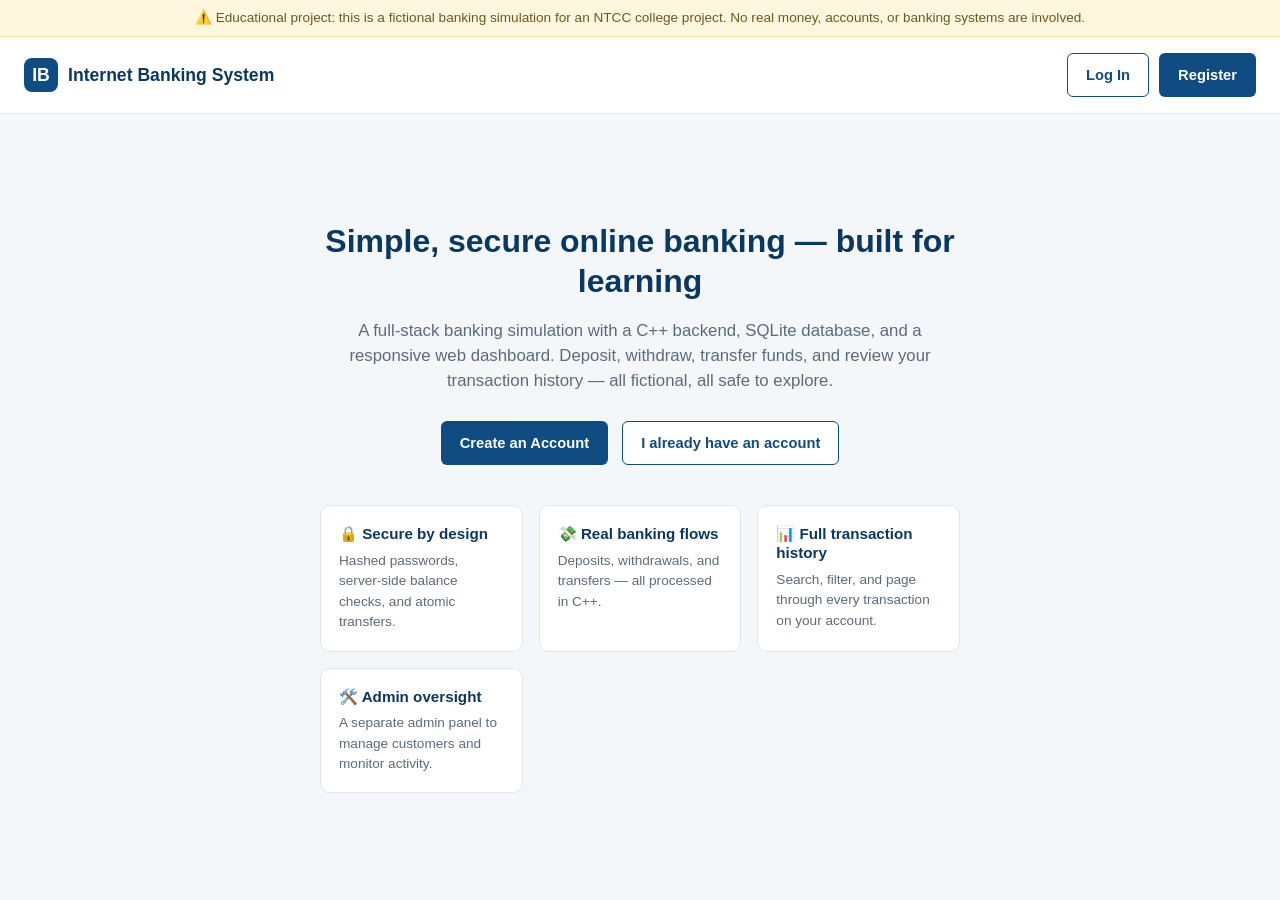
==== frontend/index.html @ c01183f1 "file uploaded" ====
<!DOCTYPE html>
<html lang="en">
<head>
<meta charset="UTF-8">
<meta name="viewport" content="width=device-width, initial-scale=1.0">
<title>Internet Banking System — Home</title>
<link rel="stylesheet" href="css/style.css">
</head>
<body class="public-page">
  <div class="disclaimer-banner">
    ⚠️ Educational project: this is a fictional banking simulation for an NTCC college project. No real money, accounts, or banking systems are involved.
  </div>

  <header class="public-header">
    <div class="brand"><span class="brand-mark">IB</span> Internet Banking System</div>
    <nav class="nav-actions">
      <a href="login.html" class="btn btn-secondary">Log In</a>
      <a href="register.html" class="btn btn-primary">Register</a>
    </nav>
  </header>

  <main class="public-main">
    <div class="hero">
      <h1>Simple, secure online banking — built for learning</h1>
      <p>
        A full-stack banking simulation with a C++ backend, SQLite database, and a
        responsive web dashboard. Deposit, withdraw, transfer funds, and review your
        transaction history — all fictional, all safe to explore.
      </p>
      <div class="hero-actions">
        <a href="register.html" class="btn btn-primary">Create an Account</a>
        <a href="login.html" class="btn btn-secondary">I already have an account</a>
      </div>

      <div class="feature-grid">
        <div class="feature-card">
          <h3>🔒 Secure by design</h3>
          <p>Hashed passwords, server-side balance checks, and atomic transfers.</p>
        </div>
        <div class="feature-card">
          <h3>💸 Real banking flows</h3>
          <p>Deposits, withdrawals, and transfers — all processed in C++.</p>
        </div>
        <div class="feature-card">
          <h3>📊 Full transaction history</h3>
          <p>Search, filter, and page through every transaction on your account.</p>
        </div>
        <div class="feature-card">
          <h3>🛠️ Admin oversight</h3>
          <p>A separate admin panel to manage customers and monitor activity.</p>
        </div>
      </div>
    </div>
  </main>
</body>
</html>
---- frontend/css/style.css ----
/* Internet Banking System — shared styles */

:root {
  --color-primary: #0f4c81;
  --color-primary-dark: #0a3861;
  --color-primary-light: #e8f1f9;
  --color-accent: #1a9e6b;
  --color-danger: #c0392b;
  --color-danger-light: #fdecea;
  --color-warning: #b8860b;
  --color-text: #1c2733;
  --color-text-muted: #5c6b7a;
  --color-border: #dfe6ed;
  --color-bg: #f4f7fa;
  --color-surface: #ffffff;
  --radius: 10px;
  --radius-sm: 6px;
  --shadow: 0 1px 3px rgba(15, 41, 66, 0.08), 0 1px 2px rgba(15, 41, 66, 0.06);
  --font: -apple-system, BlinkMacSystemFont, "Segoe UI", Roboto, Helvetica, Arial, sans-serif;
}

* { box-sizing: border-box; }

html, body {
  margin: 0;
  padding: 0;
  font-family: var(--font);
  background: var(--color-bg);
  color: var(--color-text);
  line-height: 1.5;
}

a { color: var(--color-primary); text-decoration: none; }
a:hover { text-decoration: underline; }

h1, h2, h3, h4 { margin: 0 0 0.5em 0; line-height: 1.25; }

.disclaimer-banner {
  background: #fff6e0;
  border-bottom: 1px solid #f0e0a8;
  color: #6b5a1c;
  text-align: center;
  font-size: 0.85rem;
  padding: 8px 16px;
}

/* ---------- Layout: public pages (home/login/register) ---------- */
.public-page {
  min-height: 100vh;
  display: flex;
  flex-direction: column;
}

.public-header {
  display: flex;
  align-items: center;
  justify-content: space-between;
  padding: 16px 24px;
  background: var(--color-surface);
  border-bottom: 1px solid var(--color-border);
}

.brand {
  display: flex;
  align-items: center;
  gap: 10px;
  font-weight: 700;
  font-size: 1.1rem;
  color: var(--color-primary-dark);
}
.brand-mark {
  width: 34px; height: 34px;
  border-radius: 8px;
  background: var(--color-primary);
  color: white;
  display: flex; align-items: center; justify-content: center;
  font-weight: 800;
}

.nav-actions { display: flex; gap: 10px; }

.public-main {
  flex: 1;
  display: flex;
  align-items: center;
  justify-content: center;
  padding: 40px 20px;
}

.hero {
  max-width: 640px;
  text-align: center;
}
.hero h1 { font-size: 2rem; color: var(--color-primary-dark); }
.hero p { color: var(--color-text-muted); font-size: 1.05rem; margin-bottom: 28px; }
.hero-actions { display: flex; gap: 14px; justify-content: center; flex-wrap: wrap; }

.feature-grid {
  display: grid;
  grid-template-columns: repeat(auto-fit, minmax(180px, 1fr));
  gap: 16px;
  margin-top: 40px;
  text-align: left;
}
.feature-card {
  background: var(--color-surface);
  border: 1px solid var(--color-border);
  border-radius: var(--radius);
  padding: 18px;
}
.feature-card h3 { font-size: 0.95rem; color: var(--color-primary-dark); }
.feature-card p { font-size: 0.85rem; color: var(--color-text-muted); margin: 0; }

/* ---------- Auth forms (login/register) ---------- */
.auth-card {
  background: var(--color-surface);
  border: 1px solid var(--color-border);
  border-radius: var(--radius);
  box-shadow: var(--shadow);
  padding: 32px;
  width: 100%;
  max-width: 420px;
}
.auth-card h1 { font-size: 1.4rem; text-align: center; color: var(--color-primary-dark); }
.auth-subtitle { text-align: center; color: var(--color-text-muted); font-size: 0.9rem; margin-bottom: 24px; }

.form-group { margin-bottom: 16px; }
.form-group label {
  display: block;
  font-size: 0.85rem;
  font-weight: 600;
  margin-bottom: 6px;
  color: var(--color-text);
}
.form-group input, .form-group select, .form-group textarea {
  width: 100%;
  padding: 10px 12px;
  border: 1px solid var(--color-border);
  border-radius: var(--radius-sm);
  font-size: 0.95rem;
  background: white;
  color: var(--color-text);
}
.form-group input:focus, .form-group select:focus, .form-group textarea:focus {
  outline: none;
  border-color: var(--color-primary);
  box-shadow: 0 0 0 3px var(--color-primary-light);
}
.field-error {
  color: var(--color-danger);
  font-size: 0.8rem;
  margin-top: 4px;
  min-height: 1em;
}
.form-footer-note {
  text-align: center;
  font-size: 0.85rem;
  margin-top: 16px;
  color: var(--color-text-muted);
}

/* ---------- Buttons ---------- */
.btn {
  display: inline-flex;
  align-items: center;
  justify-content: center;
  gap: 8px;
  padding: 10px 18px;
  border-radius: var(--radius-sm);
  border: 1px solid transparent;
  font-size: 0.92rem;
  font-weight: 600;
  cursor: pointer;
  transition: background 0.15s ease, border-color 0.15s ease;
}
.btn-primary { background: var(--color-primary); color: white; }
.btn-primary:hover { background: var(--color-primary-dark); }
.btn-secondary { background: white; color: var(--color-primary); border-color: var(--color-primary); }
.btn-secondary:hover { background: var(--color-primary-light); }
.btn-danger { background: var(--color-danger); color: white; }
.btn-danger:hover { background: #a5301f; }
.btn-block { width: 100%; }
.btn:disabled { opacity: 0.6; cursor: not-allowed; }
.btn-sm { padding: 6px 12px; font-size: 0.82rem; }

/* ---------- App shell (logged-in pages) ---------- */
.app-shell {
  display: flex;
  min-height: 100vh;
}

.sidebar {
  width: 230px;
  background: var(--color-primary-dark);
  color: #dce8f5;
  display: flex;
  flex-direction: column;
  padding: 20px 0;
  flex-shrink: 0;
}
.sidebar .brand { color: white; padding: 0 20px 20px 20px; border-bottom: 1px solid rgba(255,255,255,0.12); margin-bottom: 12px; }
.sidebar-nav { flex: 1; display: flex; flex-direction: column; gap: 2px; padding: 0 10px; }
.sidebar-nav a {
  color: #cddcec;
  padding: 10px 14px;
  border-radius: var(--radius-sm);
  font-size: 0.9rem;
  font-weight: 500;
}
.sidebar-nav a:hover { background: rgba(255,255,255,0.08); text-decoration: none; }
.sidebar-nav a.active { background: var(--color-primary); color: white; }
.sidebar-footer { padding: 14px 20px 0 20px; border-top: 1px solid rgba(255,255,255,0.12); }
.sidebar-footer button { width: 100%; }

.main-content { flex: 1; min-width: 0; display: flex; flex-direction: column; }

.topbar {
  display: none;
  align-items: center;
  justify-content: space-between;
  padding: 14px 16px;
  background: var(--color-surface);
  border-bottom: 1px solid var(--color-border);
}
.topbar .brand { font-size: 1rem; }
.hamburger { background: none; border: none; font-size: 1.4rem; cursor: pointer; color: var(--color-primary-dark); }

.page-body { padding: 28px; flex: 1; }
.page-header { display: flex; align-items: center; justify-content: space-between; margin-bottom: 20px; flex-wrap: wrap; gap: 12px; }
.page-header h1 { font-size: 1.4rem; color: var(--color-primary-dark); }

/* ---------- Cards / dashboard ---------- */
.card {
  background: var(--color-surface);
  border: 1px solid var(--color-border);
  border-radius: var(--radius);
  padding: 20px;
  box-shadow: var(--shadow);
}

.stat-grid {
  display: grid;
  grid-template-columns: repeat(auto-fit, minmax(200px, 1fr));
  gap: 16px;
  margin-bottom: 24px;
}
.stat-card { display: flex; flex-direction: column; gap: 6px; }
.stat-label { font-size: 0.8rem; color: var(--color-text-muted); text-transform: uppercase; letter-spacing: 0.03em; }
.stat-value { font-size: 1.6rem; font-weight: 700; color: var(--color-primary-dark); }
.stat-sub { font-size: 0.8rem; color: var(--color-text-muted); }

.quick-actions { display: flex; gap: 12px; flex-wrap: wrap; margin-bottom: 24px; }

/* ---------- Tables ---------- */
.table-wrap { overflow-x: auto; }
table { width: 100%; border-collapse: collapse; font-size: 0.9rem; }
th, td { text-align: left; padding: 10px 12px; border-bottom: 1px solid var(--color-border); white-space: nowrap; }
th { color: var(--color-text-muted); font-weight: 600; font-size: 0.78rem; text-transform: uppercase; letter-spacing: 0.02em; }
tr:last-child td { border-bottom: none; }

.badge { display: inline-block; padding: 3px 10px; border-radius: 999px; font-size: 0.75rem; font-weight: 600; }
.badge-deposit, .badge-transfer_in { background: #e6f7ee; color: var(--color-accent); }
.badge-withdrawal, .badge-transfer_out { background: #fdecea; color: var(--color-danger); }
.badge-completed { background: #e6f7ee; color: var(--color-accent); }
.badge-pending { background: #fff6e0; color: var(--color-warning); }
.badge-failed { background: #fdecea; color: var(--color-danger); }
.badge-active { background: #e6f7ee; color: var(--color-accent); }
.badge-inactive { background: #f1f3f5; color: var(--color-text-muted); }

.amount-positive { color: var(--color-accent); font-weight: 600; }
.amount-negative { color: var(--color-danger); font-weight: 600; }

/* ---------- Filters ---------- */
.filter-bar { display: flex; gap: 10px; flex-wrap: wrap; margin-bottom: 16px; align-items: end; }
.filter-bar .form-group { margin-bottom: 0; min-width: 160px; flex: 1; }

.pagination { display: flex; justify-content: center; gap: 10px; margin-top: 16px; align-items: center; font-size: 0.85rem; }

/* ---------- Empty state ---------- */
.empty-state { text-align: center; padding: 48px 20px; color: var(--color-text-muted); }
.empty-state .icon { font-size: 2.2rem; margin-bottom: 10px; }

/* ---------- Alerts / toasts ---------- */
.alert { padding: 12px 16px; border-radius: var(--radius-sm); font-size: 0.88rem; margin-bottom: 16px; }
.alert-error { background: var(--color-danger-light); color: var(--color-danger); border: 1px solid #f4c7c2; }
.alert-success { background: #e6f7ee; color: #1a7a4c; border: 1px solid #b9e6cd; }
.alert-info { background: var(--color-primary-light); color: var(--color-primary-dark); border: 1px solid #c3ddf0; }

#toast-container {
  position: fixed;
  top: 16px; right: 16px;
  display: flex; flex-direction: column; gap: 10px;
  z-index: 1000;
}
.toast {
  min-width: 240px;
  max-width: 320px;
  padding: 12px 16px;
  border-radius: var(--radius-sm);
  box-shadow: var(--shadow);
  font-size: 0.88rem;
  color: white;
  animation: slide-in 0.2s ease;
}
.toast-success { background: #1a7a4c; }
.toast-error { background: var(--color-danger); }
.toast-info { background: var(--color-primary-dark); }
@keyframes slide-in { from { transform: translateX(20px); opacity: 0; } to { transform: translateX(0); opacity: 1; } }

/* ---------- Modal (confirmation dialogs) ---------- */
.modal-overlay {
  position: fixed; inset: 0;
  background: rgba(15, 23, 33, 0.5);
  display: flex; align-items: center; justify-content: center;
  z-index: 900;
  padding: 16px;
}
.modal-overlay.hidden { display: none; }
.modal-box {
  background: white;
  border-radius: var(--radius);
  padding: 24px;
  max-width: 400px;
  width: 100%;
  box-shadow: var(--shadow);
}
.modal-box h3 { color: var(--color-primary-dark); }
.modal-actions { display: flex; gap: 10px; justify-content: flex-end; margin-top: 20px; }

/* ---------- Loading ---------- */
.spinner {
  width: 18px; height: 18px;
  border: 2px solid rgba(255,255,255,0.4);
  border-top-color: white;
  border-radius: 50%;
  animation: spin 0.7s linear infinite;
  display: inline-block;
}
.spinner-dark { border-color: rgba(15,76,129,0.25); border-top-color: var(--color-primary); }
@keyframes spin { to { transform: rotate(360deg); } }
.loading-row { text-align: center; padding: 30px; color: var(--color-text-muted); }

/* ---------- Responsive ---------- */
@media (max-width: 900px) {
  .sidebar { display: none; }
  .sidebar.open {
    display: flex;
    position: fixed; top: 0; left: 0; bottom: 0;
    z-index: 800;
  }
  .topbar { display: flex; }
  .page-body { padding: 18px; }
}

@media (max-width: 520px) {
  .auth-card { padding: 22px; }
  .page-header { flex-direction: column; align-items: flex-start; }
}
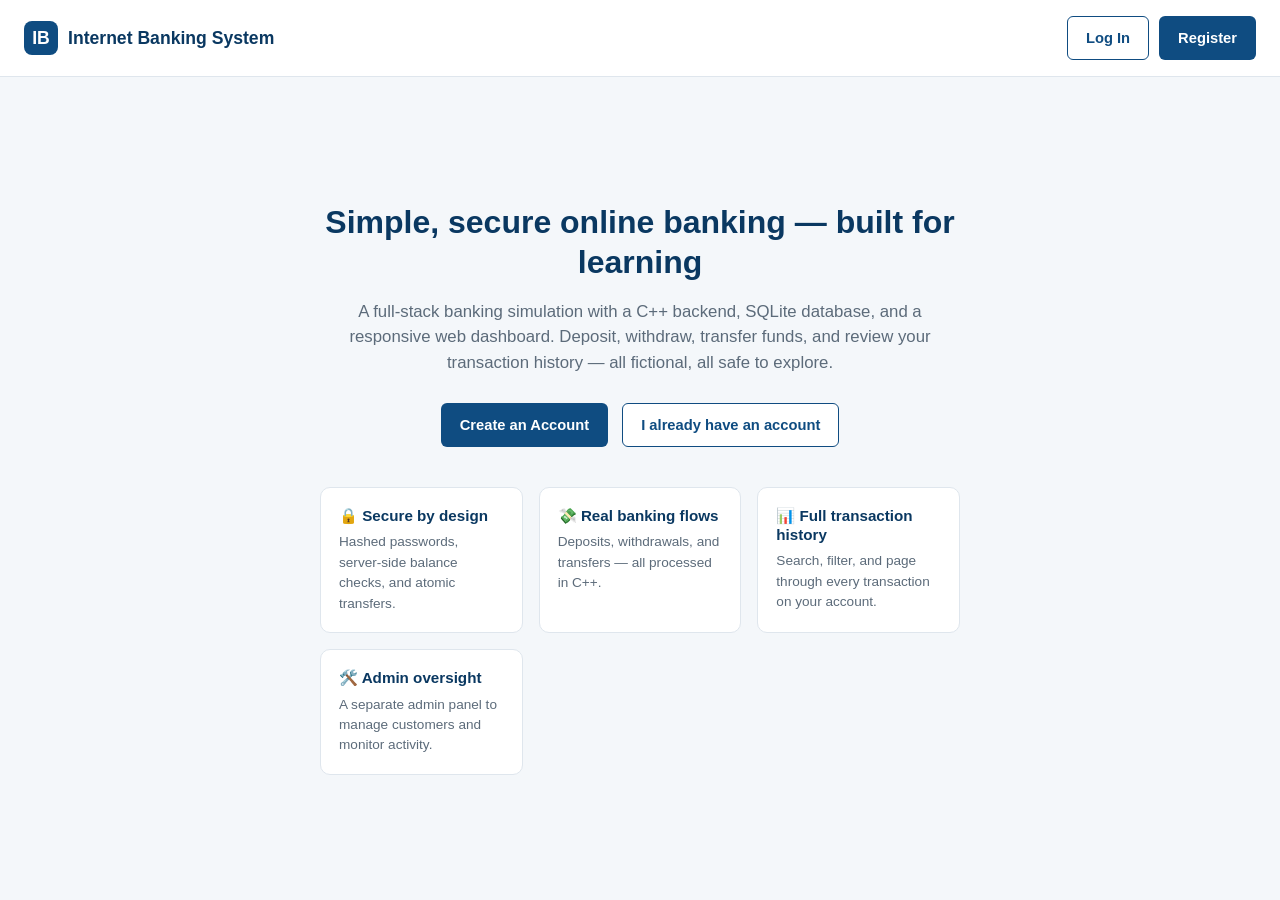
==== commit b263961f: "Remove disclaimer banner from index.html Removed disclaimer banner from the homepage." ====
--- a/frontend/index.html
+++ b/frontend/index.html
@@ -7,9 +7,6 @@
 <link rel="stylesheet" href="css/style.css">
 </head>
 <body class="public-page">
-  <div class="disclaimer-banner">
-    ⚠️ Educational project: this is a fictional banking simulation for an NTCC college project. No real money, accounts, or banking systems are involved.
-  </div>
 
   <header class="public-header">
     <div class="brand"><span class="brand-mark">IB</span> Internet Banking System</div>
